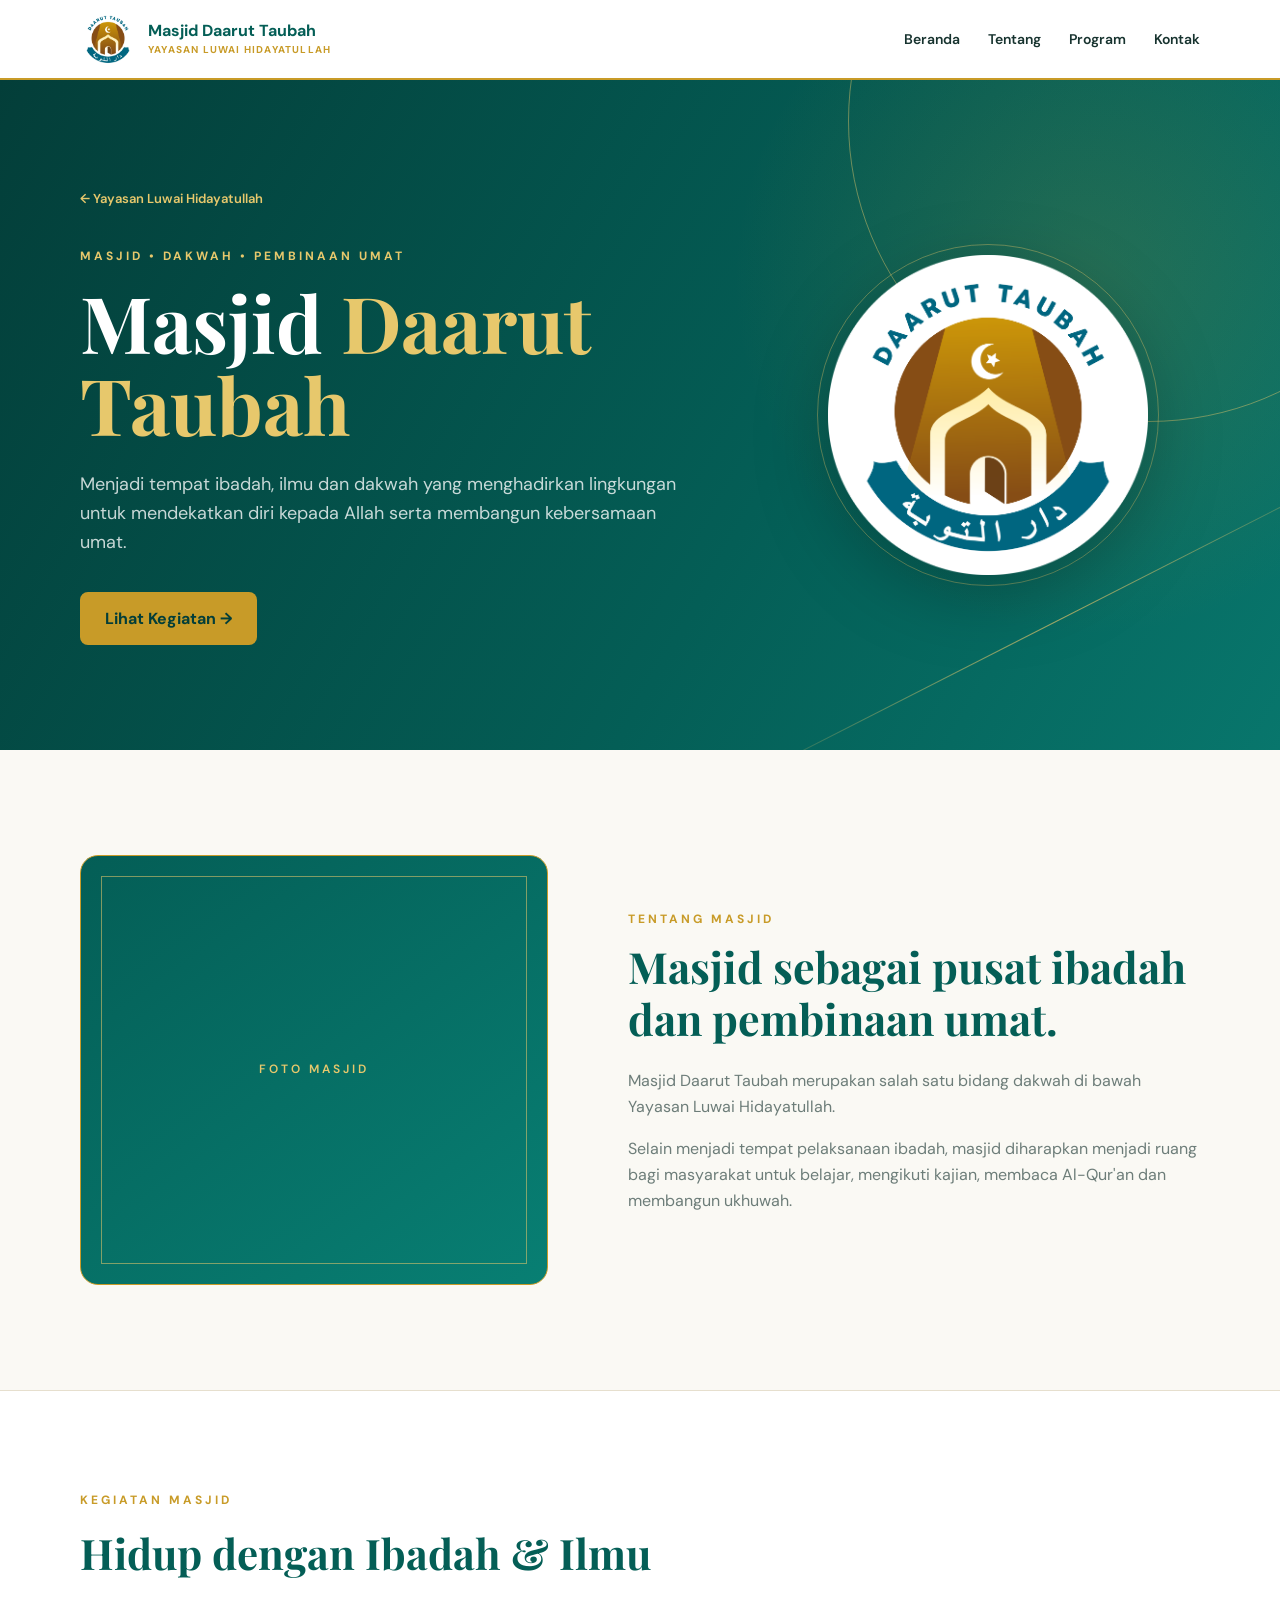
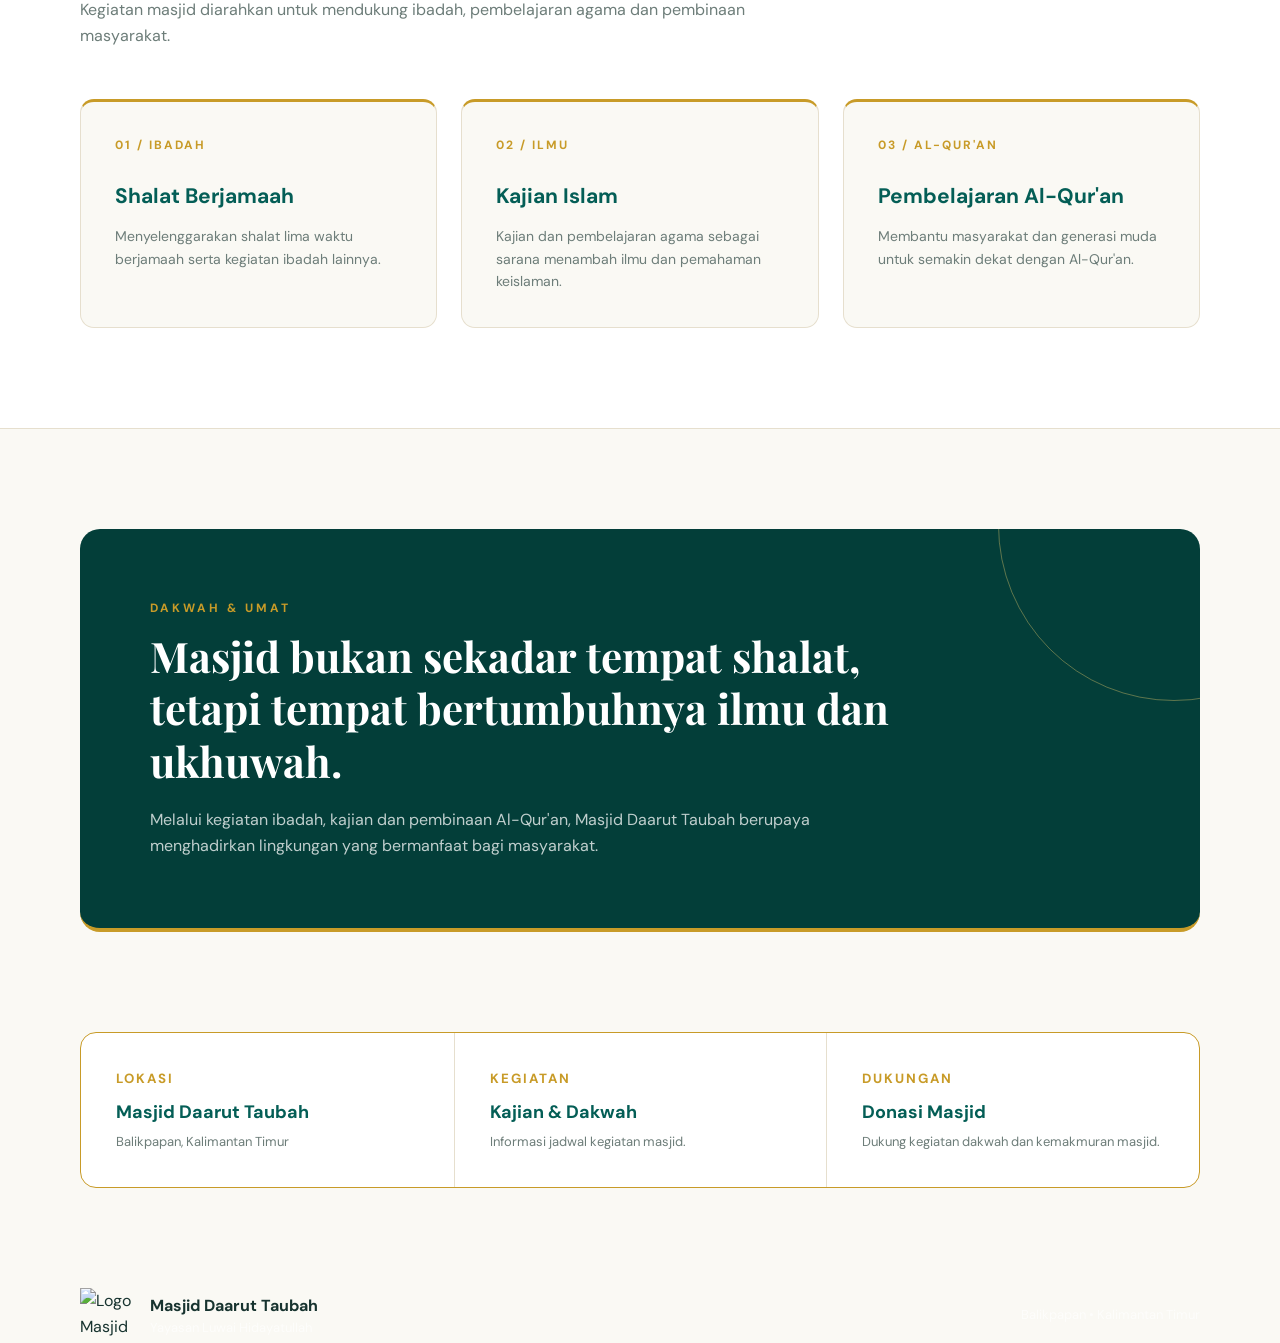
==== masjid.html @ e63903ce "Initial website yayasan lhb" ====
<!DOCTYPE html>
<html lang="id">
<head>

  <meta charset="UTF-8">
  <meta name="viewport" content="width=device-width, initial-scale=1.0">

  <title>Masjid Daarut Taubah | Yayasan Luwai Hidayatullah</title>

  <link rel="preconnect" href="https://fonts.googleapis.com">
  <link rel="preconnect" href="https://fonts.gstatic.com" crossorigin>
  <link rel="stylesheet" href="css/style.css">

  <link
    href="https://fonts.googleapis.com/css2?family=DM+Sans:wght@400;500;600;700&family=Playfair+Display:wght@600;700&display=swap"
    rel="stylesheet"
  >
  <link rel="stylesheet" href="css/style.css">
  <link rel="stylesheet" href="css/masjid.css">

</head>


<body>


<!-- ===============================
     HEADER
================================ -->


<header class="site-header">

  <div class="container navbar">

    <a href="index.html" class="brand">

      <div class="logo">

        <img
          src="asset/image/logo-masjid.png"
          alt="Logo Masjid Daarut Taubah"
        >

      </div>


      <div class="brand-name">

        Masjid Daarut Taubah

        <small>
          Yayasan Luwai Hidayatullah
        </small>

      </div>

    </a>


    <div class="nav-area">

  <button
    class="menu-toggle"
    id="menuToggle"
    aria-label="Buka menu navigasi"
    aria-expanded="false"
  >
    <span></span>
    <span></span>
    <span></span>
  </button>

  <nav class="nav-menu" id="navMenu">
    <a href="./index.html">Beranda</a>
    <a href="./tentang.html">Tentang</a>
    <a href="./index.html#program">Program</a>
    <a href="#kontak">Kontak</a>
  </nav>

</div>

  </div>

</header>



<!-- ===============================
     HERO
================================ -->


<section class="hero">

  <div class="container hero-grid">


    <div>

      <a
        href="index.html"
        class="back-link"
      >

        ← Yayasan Luwai Hidayatullah

      </a>


      <div class="eyebrow">

        Masjid • Dakwah • Pembinaan Umat

      </div>


      <h1>

        Masjid
        <span>Daarut Taubah</span>

      </h1>


      <p class="hero-description">

        Menjadi tempat ibadah, ilmu dan dakwah
        yang menghadirkan lingkungan untuk
        mendekatkan diri kepada Allah serta
        membangun kebersamaan umat.

      </p>


      <a
        href="#kegiatan"
        class="hero-button"
      >

        Lihat Kegiatan →

      </a>

    </div>



    <div class="hero-logo">

      <img
        src="asset/image/logo-masjid.png"
        alt="Masjid Daarut Taubah"
      >

    </div>


  </div>

</section>



<!-- ===============================
     TENTANG
================================ -->


<section
  class="about"
  id="tentang"
>

  <div class="container about-grid">


    <div class="about-visual"></div>


    <div class="about-copy">

      <div class="section-label">

        Tentang Masjid

      </div>


      <h2>

        Masjid sebagai pusat
        ibadah dan pembinaan umat.

      </h2>


      <p>

        Masjid Daarut Taubah merupakan salah satu
        bidang dakwah di bawah Yayasan Luwai
        Hidayatullah.

      </p>


      <p>

        Selain menjadi tempat pelaksanaan ibadah,
        masjid diharapkan menjadi ruang bagi
        masyarakat untuk belajar, mengikuti kajian,
        membaca Al-Qur'an dan membangun ukhuwah.

      </p>

    </div>


  </div>

</section>



<!-- ===============================
     KEGIATAN
================================ -->


<section
  class="activities"
  id="kegiatan"
>

  <div class="container">


    <div class="section-heading">

      <div class="section-label">

        Kegiatan Masjid

      </div>


      <h2>

        Hidup dengan Ibadah & Ilmu

      </h2>


      <p>

        Kegiatan masjid diarahkan untuk mendukung
        ibadah, pembelajaran agama dan pembinaan
        masyarakat.

      </p>

    </div>



    <div class="activity-grid">


      <div class="activity-card">

        <div class="activity-number">
          01 / IBADAH
        </div>

        <h3>
          Shalat Berjamaah
        </h3>

        <p>

          Menyelenggarakan shalat lima waktu
          berjamaah serta kegiatan ibadah
          lainnya.

        </p>

      </div>



      <div class="activity-card">

        <div class="activity-number">
          02 / ILMU
        </div>

        <h3>
          Kajian Islam
        </h3>

        <p>

          Kajian dan pembelajaran agama sebagai
          sarana menambah ilmu dan pemahaman
          keislaman.

        </p>

      </div>



      <div class="activity-card">

        <div class="activity-number">
          03 / AL-QUR'AN
        </div>

        <h3>
          Pembelajaran Al-Qur'an
        </h3>

        <p>

          Membantu masyarakat dan generasi muda
          untuk semakin dekat dengan
          Al-Qur'an.

        </p>

      </div>


    </div>

  </div>

</section>



<!-- ===============================
     DAKWAH
================================ -->


<section
  class="dakwah"
  id="dakwah"
>

  <div class="container">

    <div class="dakwah-box">


      <div class="section-label">

        Dakwah & Umat

      </div>


      <h2>

        Masjid bukan sekadar tempat shalat,
        tetapi tempat bertumbuhnya ilmu
        dan ukhuwah.

      </h2>


      <p>

        Melalui kegiatan ibadah, kajian dan
        pembinaan Al-Qur'an, Masjid Daarut Taubah
        berupaya menghadirkan lingkungan yang
        bermanfaat bagi masyarakat.

      </p>


    </div>

  </div>

</section>



<!-- ===============================
     INFORMASI
================================ -->


<section
  class="info"
  id="informasi"
>

  <div class="container">


    <div class="info-grid">


      <div class="info-item">

        <small>
          Lokasi
        </small>

        <strong>
          Masjid Daarut Taubah
        </strong>

        <p>
          Balikpapan, Kalimantan Timur
        </p>

      </div>



      <div class="info-item">

        <small>
          Kegiatan
        </small>

        <strong>
          Kajian & Dakwah
        </strong>

        <p>
          Informasi jadwal kegiatan masjid.
        </p>

      </div>



      <div class="info-item">

        <small>
          Dukungan
        </small>

        <strong>
          Donasi Masjid
        </strong>

        <p>
          Dukung kegiatan dakwah dan kemakmuran masjid.
        </p>

      </div>


    </div>


  </div>

</section>



<!-- ===============================
     FOOTER
================================ -->


<footer>

  <div class="container footer-content">


    <div class="footer-brand">


      <img
        src="asset/image|/logo-masjid.png"
        alt="Logo Masjid Daarut Taubah"
      >


      <div>

        <div class="footer-title">

          Masjid Daarut Taubah

        </div>

        <div class="footer-text">

          Yayasan Luwai Hidayatullah

        </div>

      </div>


    </div>


    <div class="footer-text">

      Balikpapan • Kalimantan Timur

    </div>


  </div>

</footer>
  <script>
  const menuToggle = document.getElementById("menuToggle");
  const navMenu = document.getElementById("navMenu");

  menuToggle.addEventListener("click", function () {
    menuToggle.classList.toggle("active");
    navMenu.classList.toggle("active");

    const isOpen = navMenu.classList.contains("active");
    menuToggle.setAttribute("aria-expanded", isOpen);
  });

  navMenu.querySelectorAll("a").forEach(function (link) {
    link.addEventListener("click", function () {
      menuToggle.classList.remove("active");
      navMenu.classList.remove("active");
      menuToggle.setAttribute("aria-expanded", "false");
    });
  });
</script>


</body>
</html>
---- css/style.css ----
/* =====================================================
   YAYASAN LUWAI HIDAYATULLAH
   GLOBAL STYLE
===================================================== */


/* =========================
   COLOR SYSTEM
========================= */

:root {

  --tosca: #087f73;
  --tosca-dark: #045e56;
  --tosca-deep: #033e39;
  --tosca-light: #e7f5f2;

  --gold: #c89b28;
  --gold-light: #e7c86c;

  --cream: #faf9f4;
  --white: #ffffff;

  --text: #17332f;
  --muted: #6d7d79;

  --border: #e6dfce;

}


/* =========================
   RESET
========================= */

* {

  margin: 0;
  padding: 0;

  box-sizing: border-box;

}


html {

  scroll-behavior: smooth;

}


body {

  font-family: "DM Sans", sans-serif;

  background: var(--cream);

  color: var(--text);

  line-height: 1.6;

}


a {

  color: inherit;

  text-decoration: none;

}


img {

  display: block;

  max-width: 100%;

}


.container {

  width: min(1120px, calc(100% - 40px));

  margin-inline: auto;

}



/* =========================
   HEADER
========================= */

.site-header {

  position: sticky;

  top: 0;

  z-index: 1000;

  background: rgba(255, 255, 255, .96);

  backdrop-filter: blur(15px);

  border-bottom: 2px solid var(--gold);

}


.navbar {

  min-height: 78px;

  display: flex;

  align-items: center;

  justify-content: space-between;

  gap: 30px;

}



/* =========================
   BRAND / LOGO
========================= */

.brand {

  display: flex;

  align-items: center;

  gap: 12px;

}


.logo {

  width: 56px;
  height: 56px;

  flex-shrink: 0;

  display: flex;

  align-items: center;

  justify-content: center;

}


.logo img {

  width: 100%;
  height: 100%;

  object-fit: contain;

}


.brand-name {

  color: var(--tosca-dark);

  font-weight: 700;

  line-height: 1.25;

}


.brand-name small {

  display: block;

  margin-top: 3px;

  color: var(--gold);

  font-size: 10px;

  font-weight: 700;

  letter-spacing: 1.2px;

  text-transform: uppercase;

}



/* =========================
   NAVIGATION
========================= */

.nav-menu {

  display: flex;

  align-items: center;

  gap: 28px;

}


.nav-menu a {

  position: relative;

  padding: 8px 0;

  font-size: 14px;

  font-weight: 600;

  transition: color .25s ease;

}


.nav-menu a:hover {

  color: var(--tosca);

}


/* GOLD UNDERLINE */

.nav-menu a::after {

  content: "";

  position: absolute;

  left: 0;

  bottom: 2px;

  width: 0;
  height: 2px;

  background: var(--gold);

  transition: width .25s ease;

}


.nav-menu a:hover::after {

  width: 100%;

}



/* =========================
   SECTION LABEL
========================= */

.section-label {

  color: var(--gold);

  font-size: 12px;

  font-weight: 700;

  letter-spacing: 3px;

  text-transform: uppercase;

}



/* =========================
   SECTION TITLE
========================= */

.section-title {

  margin-top: 10px;

  font-family: "Playfair Display", serif;

  font-size: clamp(32px, 4vw, 44px);

  line-height: 1.2;

  color: var(--tosca-dark);

}



/* =========================
   BUTTON
========================= */

.btn {

  display: inline-flex;

  align-items: center;

  justify-content: center;

  gap: 10px;

  min-height: 48px;

  padding: 12px 24px;

  border: none;

  border-radius: 8px;

  cursor: pointer;

  font-family: inherit;

  font-size: 14px;

  font-weight: 700;

  transition:
    transform .25s ease,
    background .25s ease,
    box-shadow .25s ease;

}


.btn-primary {

  background: var(--tosca);

  color: white;

}


.btn-primary:hover {

  background: var(--tosca-dark);

  transform: translateY(-2px);

  box-shadow:
    0 10px 25px
    rgba(4, 94, 86, .18);

}


.btn-gold {

  background: var(--gold);

  color: var(--tosca-deep);

}


.btn-gold:hover {

  background: var(--gold-light);

  transform: translateY(-2px);

}



/* =========================
   CARD
========================= */

.card {

  position: relative;

  overflow: hidden;

  background: white;

  border: 1px solid var(--border);

  border-top: 3px solid var(--gold);

  border-radius: 14px;

  transition:
    transform .3s ease,
    box-shadow .3s ease,
    border-color .3s ease;

}


.card:hover {

  transform: translateY(-6px);

  border-color: var(--gold);

  box-shadow:
    0 18px 40px
    rgba(4, 94, 86, .09);

}



/* =========================
   GOLD DECORATION
========================= */

.gold-line {

  width: 80px;
  height: 2px;

  background: var(--gold);

}


.gold-circle {

  position: absolute;

  border: 1px solid rgba(200, 155, 40, .4);

  border-radius: 50%;

  pointer-events: none;

}



/* =========================
   FOOTER
========================= */

.site-footer {

  padding: 55px 0;

  background: var(--tosca-deep);

  color: white;

  border-top: 3px solid var(--gold);

}


.footer-content {

  display: flex;

  align-items: center;

  justify-content: space-between;

  gap: 30px;

}


.footer-brand {

  display: flex;

  align-items: center;

  gap: 15px;

}


.footer-brand img {

  width: 55px;
  height: 55px;

  object-fit: contain;

}


.footer-title {

  font-weight: 700;

}


.footer-text {

  color: rgba(255, 255, 255, .65);

  font-size: 13px;

}



/* =========================
   RESPONSIVE
========================= */

@media (max-width: 900px) {

  .nav-menu {

    display: none;

  }

}


@media (max-width: 600px) {

  .container {

    width: calc(100% - 28px);

  }


  .navbar {

    min-height: 70px;

  }


  .logo {

    width: 48px;
    height: 48px;

  }


  .brand-name {

    font-size: 14px;

  }


  .footer-content {

    flex-direction: column;

    align-items: flex-start;

  }

}
/* =========================================
   HAMBURGER NAVIGATION
========================================= */

.nav-area {
  display: flex;
  align-items: center;
}

.menu-toggle {
  display: none;

  width: 42px;
  height: 42px;

  padding: 8px;

  background: transparent;

  border: 1px solid var(--border);
  border-radius: 8px;

  cursor: pointer;
}

.menu-toggle span {
  display: block;

  width: 100%;
  height: 2px;

  margin: 5px 0;

  background: var(--tosca-dark);

  border-radius: 10px;

  transition: 0.3s;
}


/* =========================
   MOBILE
========================= */

@media (max-width: 768px) {

  .navbar {
    position: relative;
  }

  .menu-toggle {
    display: block;
  }

  .nav-menu {
    display: none;

    position: absolute;

    top: calc(100% + 1px);
    left: 0;
    right: 0;

    width: 100%;

    padding: 12px;

    background: white;

    border: 1px solid var(--border);
    border-top: 2px solid var(--gold);

    border-radius: 0 0 12px 12px;

    box-shadow:
      0 15px 30px
      rgba(4, 94, 86, 0.12);
  }

  .nav-menu.active {
    display: flex;

    flex-direction: column;

    gap: 4px;
  }

  .nav-menu a {
    display: block;

    width: 100%;

    padding: 12px 14px;

    color: var(--tosca-dark);

    border-radius: 7px;

    font-size: 14px;
  }

  .nav-menu a:hover {
    background: var(--tosca-light);

    color: var(--tosca);
  }


  /* ANIMASI HAMBURGER → X */

  .menu-toggle.active span:nth-child(1) {
    transform: translateY(7px) rotate(45deg);
  }

  .menu-toggle.active span:nth-child(2) {
    opacity: 0;
  }

  .menu-toggle.active span:nth-child(3) {
    transform: translateY(-7px) rotate(-45deg);
  }

}
---- css/style.css ----
/* =====================================================
   YAYASAN LUWAI HIDAYATULLAH
   GLOBAL STYLE
===================================================== */


/* =========================
   COLOR SYSTEM
========================= */

:root {

  --tosca: #087f73;
  --tosca-dark: #045e56;
  --tosca-deep: #033e39;
  --tosca-light: #e7f5f2;

  --gold: #c89b28;
  --gold-light: #e7c86c;

  --cream: #faf9f4;
  --white: #ffffff;

  --text: #17332f;
  --muted: #6d7d79;

  --border: #e6dfce;

}


/* =========================
   RESET
========================= */

* {

  margin: 0;
  padding: 0;

  box-sizing: border-box;

}


html {

  scroll-behavior: smooth;

}


body {

  font-family: "DM Sans", sans-serif;

  background: var(--cream);

  color: var(--text);

  line-height: 1.6;

}


a {

  color: inherit;

  text-decoration: none;

}


img {

  display: block;

  max-width: 100%;

}


.container {

  width: min(1120px, calc(100% - 40px));

  margin-inline: auto;

}



/* =========================
   HEADER
========================= */

.site-header {

  position: sticky;

  top: 0;

  z-index: 1000;

  background: rgba(255, 255, 255, .96);

  backdrop-filter: blur(15px);

  border-bottom: 2px solid var(--gold);

}


.navbar {

  min-height: 78px;

  display: flex;

  align-items: center;

  justify-content: space-between;

  gap: 30px;

}



/* =========================
   BRAND / LOGO
========================= */

.brand {

  display: flex;

  align-items: center;

  gap: 12px;

}


.logo {

  width: 56px;
  height: 56px;

  flex-shrink: 0;

  display: flex;

  align-items: center;

  justify-content: center;

}


.logo img {

  width: 100%;
  height: 100%;

  object-fit: contain;

}


.brand-name {

  color: var(--tosca-dark);

  font-weight: 700;

  line-height: 1.25;

}


.brand-name small {

  display: block;

  margin-top: 3px;

  color: var(--gold);

  font-size: 10px;

  font-weight: 700;

  letter-spacing: 1.2px;

  text-transform: uppercase;

}



/* =========================
   NAVIGATION
========================= */

.nav-menu {

  display: flex;

  align-items: center;

  gap: 28px;

}


.nav-menu a {

  position: relative;

  padding: 8px 0;

  font-size: 14px;

  font-weight: 600;

  transition: color .25s ease;

}


.nav-menu a:hover {

  color: var(--tosca);

}


/* GOLD UNDERLINE */

.nav-menu a::after {

  content: "";

  position: absolute;

  left: 0;

  bottom: 2px;

  width: 0;
  height: 2px;

  background: var(--gold);

  transition: width .25s ease;

}


.nav-menu a:hover::after {

  width: 100%;

}



/* =========================
   SECTION LABEL
========================= */

.section-label {

  color: var(--gold);

  font-size: 12px;

  font-weight: 700;

  letter-spacing: 3px;

  text-transform: uppercase;

}



/* =========================
   SECTION TITLE
========================= */

.section-title {

  margin-top: 10px;

  font-family: "Playfair Display", serif;

  font-size: clamp(32px, 4vw, 44px);

  line-height: 1.2;

  color: var(--tosca-dark);

}



/* =========================
   BUTTON
========================= */

.btn {

  display: inline-flex;

  align-items: center;

  justify-content: center;

  gap: 10px;

  min-height: 48px;

  padding: 12px 24px;

  border: none;

  border-radius: 8px;

  cursor: pointer;

  font-family: inherit;

  font-size: 14px;

  font-weight: 700;

  transition:
    transform .25s ease,
    background .25s ease,
    box-shadow .25s ease;

}


.btn-primary {

  background: var(--tosca);

  color: white;

}


.btn-primary:hover {

  background: var(--tosca-dark);

  transform: translateY(-2px);

  box-shadow:
    0 10px 25px
    rgba(4, 94, 86, .18);

}


.btn-gold {

  background: var(--gold);

  color: var(--tosca-deep);

}


.btn-gold:hover {

  background: var(--gold-light);

  transform: translateY(-2px);

}



/* =========================
   CARD
========================= */

.card {

  position: relative;

  overflow: hidden;

  background: white;

  border: 1px solid var(--border);

  border-top: 3px solid var(--gold);

  border-radius: 14px;

  transition:
    transform .3s ease,
    box-shadow .3s ease,
    border-color .3s ease;

}


.card:hover {

  transform: translateY(-6px);

  border-color: var(--gold);

  box-shadow:
    0 18px 40px
    rgba(4, 94, 86, .09);

}



/* =========================
   GOLD DECORATION
========================= */

.gold-line {

  width: 80px;
  height: 2px;

  background: var(--gold);

}


.gold-circle {

  position: absolute;

  border: 1px solid rgba(200, 155, 40, .4);

  border-radius: 50%;

  pointer-events: none;

}



/* =========================
   FOOTER
========================= */

.site-footer {

  padding: 55px 0;

  background: var(--tosca-deep);

  color: white;

  border-top: 3px solid var(--gold);

}


.footer-content {

  display: flex;

  align-items: center;

  justify-content: space-between;

  gap: 30px;

}


.footer-brand {

  display: flex;

  align-items: center;

  gap: 15px;

}


.footer-brand img {

  width: 55px;
  height: 55px;

  object-fit: contain;

}


.footer-title {

  font-weight: 700;

}


.footer-text {

  color: rgba(255, 255, 255, .65);

  font-size: 13px;

}



/* =========================
   RESPONSIVE
========================= */

@media (max-width: 900px) {

  .nav-menu {

    display: none;

  }

}


@media (max-width: 600px) {

  .container {

    width: calc(100% - 28px);

  }


  .navbar {

    min-height: 70px;

  }


  .logo {

    width: 48px;
    height: 48px;

  }


  .brand-name {

    font-size: 14px;

  }


  .footer-content {

    flex-direction: column;

    align-items: flex-start;

  }

}
/* =========================================
   HAMBURGER NAVIGATION
========================================= */

.nav-area {
  display: flex;
  align-items: center;
}

.menu-toggle {
  display: none;

  width: 42px;
  height: 42px;

  padding: 8px;

  background: transparent;

  border: 1px solid var(--border);
  border-radius: 8px;

  cursor: pointer;
}

.menu-toggle span {
  display: block;

  width: 100%;
  height: 2px;

  margin: 5px 0;

  background: var(--tosca-dark);

  border-radius: 10px;

  transition: 0.3s;
}


/* =========================
   MOBILE
========================= */

@media (max-width: 768px) {

  .navbar {
    position: relative;
  }

  .menu-toggle {
    display: block;
  }

  .nav-menu {
    display: none;

    position: absolute;

    top: calc(100% + 1px);
    left: 0;
    right: 0;

    width: 100%;

    padding: 12px;

    background: white;

    border: 1px solid var(--border);
    border-top: 2px solid var(--gold);

    border-radius: 0 0 12px 12px;

    box-shadow:
      0 15px 30px
      rgba(4, 94, 86, 0.12);
  }

  .nav-menu.active {
    display: flex;

    flex-direction: column;

    gap: 4px;
  }

  .nav-menu a {
    display: block;

    width: 100%;

    padding: 12px 14px;

    color: var(--tosca-dark);

    border-radius: 7px;

    font-size: 14px;
  }

  .nav-menu a:hover {
    background: var(--tosca-light);

    color: var(--tosca);
  }


  /* ANIMASI HAMBURGER → X */

  .menu-toggle.active span:nth-child(1) {
    transform: translateY(7px) rotate(45deg);
  }

  .menu-toggle.active span:nth-child(2) {
    opacity: 0;
  }

  .menu-toggle.active span:nth-child(3) {
    transform: translateY(-7px) rotate(-45deg);
  }

}
---- css/masjid.css ----
/* =====================================================
   MASJID DAARUT TAUBAH
   PAGE STYLE
===================================================== */


/* =========================
   HERO MASJID
========================= */

.hero {
  min-height: 670px;

  display: flex;
  align-items: center;

  position: relative;
  overflow: hidden;

  background:
    radial-gradient(
      circle at 85% 30%,
      rgba(200, 155, 40, 0.16),
      transparent 30%
    ),
    linear-gradient(
      120deg,
      var(--tosca-deep),
      var(--tosca-dark) 60%,
      #08766c
    );
}


/* Lingkaran emas */

.hero::before {
  content: "";

  position: absolute;

  width: 600px;
  height: 600px;

  right: -170px;
  top: -260px;

  border: 1px solid rgba(231, 200, 108, 0.45);

  border-radius: 50%;
}


/* Garis emas */

.hero::after {
  content: "";

  position: absolute;

  width: 800px;
  height: 1px;

  right: -180px;
  bottom: 130px;

  background:
    linear-gradient(
      90deg,
      transparent,
      var(--gold-light),
      transparent
    );

  transform: rotate(-27deg);

  opacity: 0.7;
}


.hero-grid {
  display: grid;

  grid-template-columns: 1.2fr 0.8fr;

  align-items: center;

  gap: 60px;

  position: relative;

  z-index: 2;
}


/* =========================
   HERO TEXT
========================= */

.back-link {
  display: inline-block;

  margin-bottom: 38px;

  color: var(--gold-light);

  font-size: 13px;

  font-weight: 600;

  transition: 0.25s;
}


.back-link:hover {
  transform: translateX(-4px);
}


.eyebrow {
  margin-bottom: 15px;

  color: var(--gold-light);

  text-transform: uppercase;

  letter-spacing: 3px;

  font-size: 12px;

  font-weight: 700;
}


.hero h1 {
  margin-bottom: 25px;

  font-family: "Playfair Display", serif;

  color: white;

  font-size: clamp(48px, 7vw, 78px);

  line-height: 1.05;
}


.hero h1 span {
  color: var(--gold-light);
}


.hero-description {
  max-width: 620px;

  margin-bottom: 35px;

  color: rgba(255, 255, 255, 0.78);

  font-size: 18px;
}


.hero-button {
  display: inline-flex;

  align-items: center;
  justify-content: center;

  gap: 10px;

  padding: 14px 25px;

  background: var(--gold);

  color: var(--tosca-deep);

  border-radius: 8px;

  font-weight: 700;

  transition: 0.3s;
}


.hero-button:hover {
  background: var(--gold-light);

  transform: translateY(-3px);
}


/* =========================
   HERO LOGO
========================= */

.hero-logo {
  display: flex;

  justify-content: center;
  align-items: center;

  position: relative;
}


.hero-logo::before {
  content: "";

  position: absolute;

  width: 340px;
  height: 340px;

  border: 1px solid rgba(231, 200, 108, 0.4);

  border-radius: 50%;
}


.hero-logo img {
  width: min(320px, 90%);

  position: relative;

  z-index: 2;

  filter:
    drop-shadow(
      0 20px 35px rgba(0, 0, 0, 0.25)
    );
}


/* =========================
   TENTANG MASJID
========================= */

.about {
  padding: 105px 0;
}


.about-grid {
  display: grid;

  grid-template-columns: 0.9fr 1.1fr;

  gap: 80px;

  align-items: center;
}


.about-visual {
  height: 430px;

  position: relative;

  overflow: hidden;

  border: 1px solid var(--gold);

  border-radius: 18px;

  background:
    linear-gradient(
      145deg,
      var(--tosca-dark),
      var(--tosca)
    );
}


.about-visual::before {
  content: "FOTO MASJID";

  position: absolute;

  inset: 20px;

  display: grid;

  place-items: center;

  border: 1px solid rgba(231, 200, 108, 0.55);

  color: var(--gold-light);

  font-size: 12px;

  font-weight: 600;

  letter-spacing: 3px;
}


.about-copy h2 {
  margin: 12px 0 24px;

  font-family: "Playfair Display", serif;

  color: var(--tosca-dark);

  font-size: 43px;

  line-height: 1.2;
}


.about-copy p {
  margin-bottom: 17px;

  color: var(--muted);
}


/* =========================
   KEGIATAN MASJID
========================= */

.activities {
  padding: 100px 0;

  background: white;

  border-top: 1px solid var(--border);

  border-bottom: 1px solid var(--border);
}


.section-heading {
  max-width: 680px;

  margin-bottom: 50px;
}


.section-heading h2 {
  margin: 10px 0;

  font-family: "Playfair Display", serif;

  color: var(--tosca-dark);

  font-size: 42px;
}


.section-heading p {
  color: var(--muted);
}


.activity-grid {
  display: grid;

  grid-template-columns: repeat(3, 1fr);

  gap: 24px;
}


.activity-card {
  padding: 34px;

  background: var(--cream);

  border: 1px solid var(--border);

  border-top: 3px solid var(--gold);

  border-radius: 14px;

  transition:
    transform 0.3s ease,
    box-shadow 0.3s ease,
    border-color 0.3s ease;
}


.activity-card:hover {
  transform: translateY(-6px);

  border-color: var(--gold);

  box-shadow:
    0 18px 40px
    rgba(4, 94, 86, 0.09);
}


.activity-number {
  margin-bottom: 25px;

  color: var(--gold);

  font-size: 12px;

  font-weight: 700;

  letter-spacing: 2px;
}


.activity-card h3 {
  margin-bottom: 12px;

  color: var(--tosca-dark);

  font-size: 21px;
}


.activity-card p {
  color: var(--muted);

  font-size: 14px;
}


/* =========================
   DAKWAH
========================= */

.dakwah {
  padding: 100px 0;
}


.dakwah-box {
  position: relative;

  overflow: hidden;

  padding: 70px;

  background: var(--tosca-deep);

  color: white;

  border-radius: 20px;

  border-bottom: 4px solid var(--gold);
}


.dakwah-box::before {
  content: "";

  position: absolute;

  width: 350px;
  height: 350px;

  right: -150px;
  top: -180px;

  border: 1px solid rgba(231, 200, 108, 0.4);

  border-radius: 50%;
}


.dakwah-box h2 {
  max-width: 780px;

  margin: 12px 0 20px;

  font-family: "Playfair Display", serif;

  font-size: 42px;

  line-height: 1.25;
}


.dakwah-box p {
  max-width: 720px;

  color: rgba(255, 255, 255, 0.75);
}


/* =========================
   INFORMASI MASJID
========================= */

.info {
  padding-bottom: 100px;
}


.info-grid {
  display: grid;

  grid-template-columns: repeat(3, 1fr);

  overflow: hidden;

  background: white;

  border: 1px solid var(--gold);

  border-radius: 16px;
}


.info-item {
  padding: 35px;
}


.info-item + .info-item {
  border-left: 1px solid var(--border);
}


.info-item small {
  display: block;

  margin-bottom: 8px;

  color: var(--gold);

  font-weight: 700;

  text-transform: uppercase;

  letter-spacing: 2px;
}


.info-item strong {
  color: var(--tosca-dark);

  font-size: 18px;
}


.info-item p {
  margin-top: 5px;

  color: var(--muted);

  font-size: 13px;
}


/* =========================
   FOOTER MASJID
========================= */

.footer-brand img {
  width: 55px;
  height: 55px;

  object-fit: contain;
}


/* =========================
   TABLET
========================= */

@media (max-width: 900px) {

  .hero-grid {
    grid-template-columns: 1fr;
  }


  .hero-logo {
    display: none;
  }


  .about-grid {
    grid-template-columns: 1fr;
  }


  .activity-grid {
    grid-template-columns: 1fr;
  }


  .info-grid {
    grid-template-columns: 1fr;
  }


  .info-item + .info-item {
    border-left: none;

    border-top: 1px solid var(--border);
  }

}


/* =========================
   MOBILE
========================= */

@media (max-width: 600px) {

  .hero {
    min-height: 620px;
  }


  .hero h1 {
    font-size: 47px;
  }


  .hero-description {
    font-size: 16px;
  }


  .about {
    padding: 70px 0;
  }


  .activities {
    padding: 70px 0;
  }


  .dakwah {
    padding: 70px 0;
  }


  .dakwah-box {
    padding: 45px 28px;
  }


  .about-visual {
    height: 330px;
  }

}
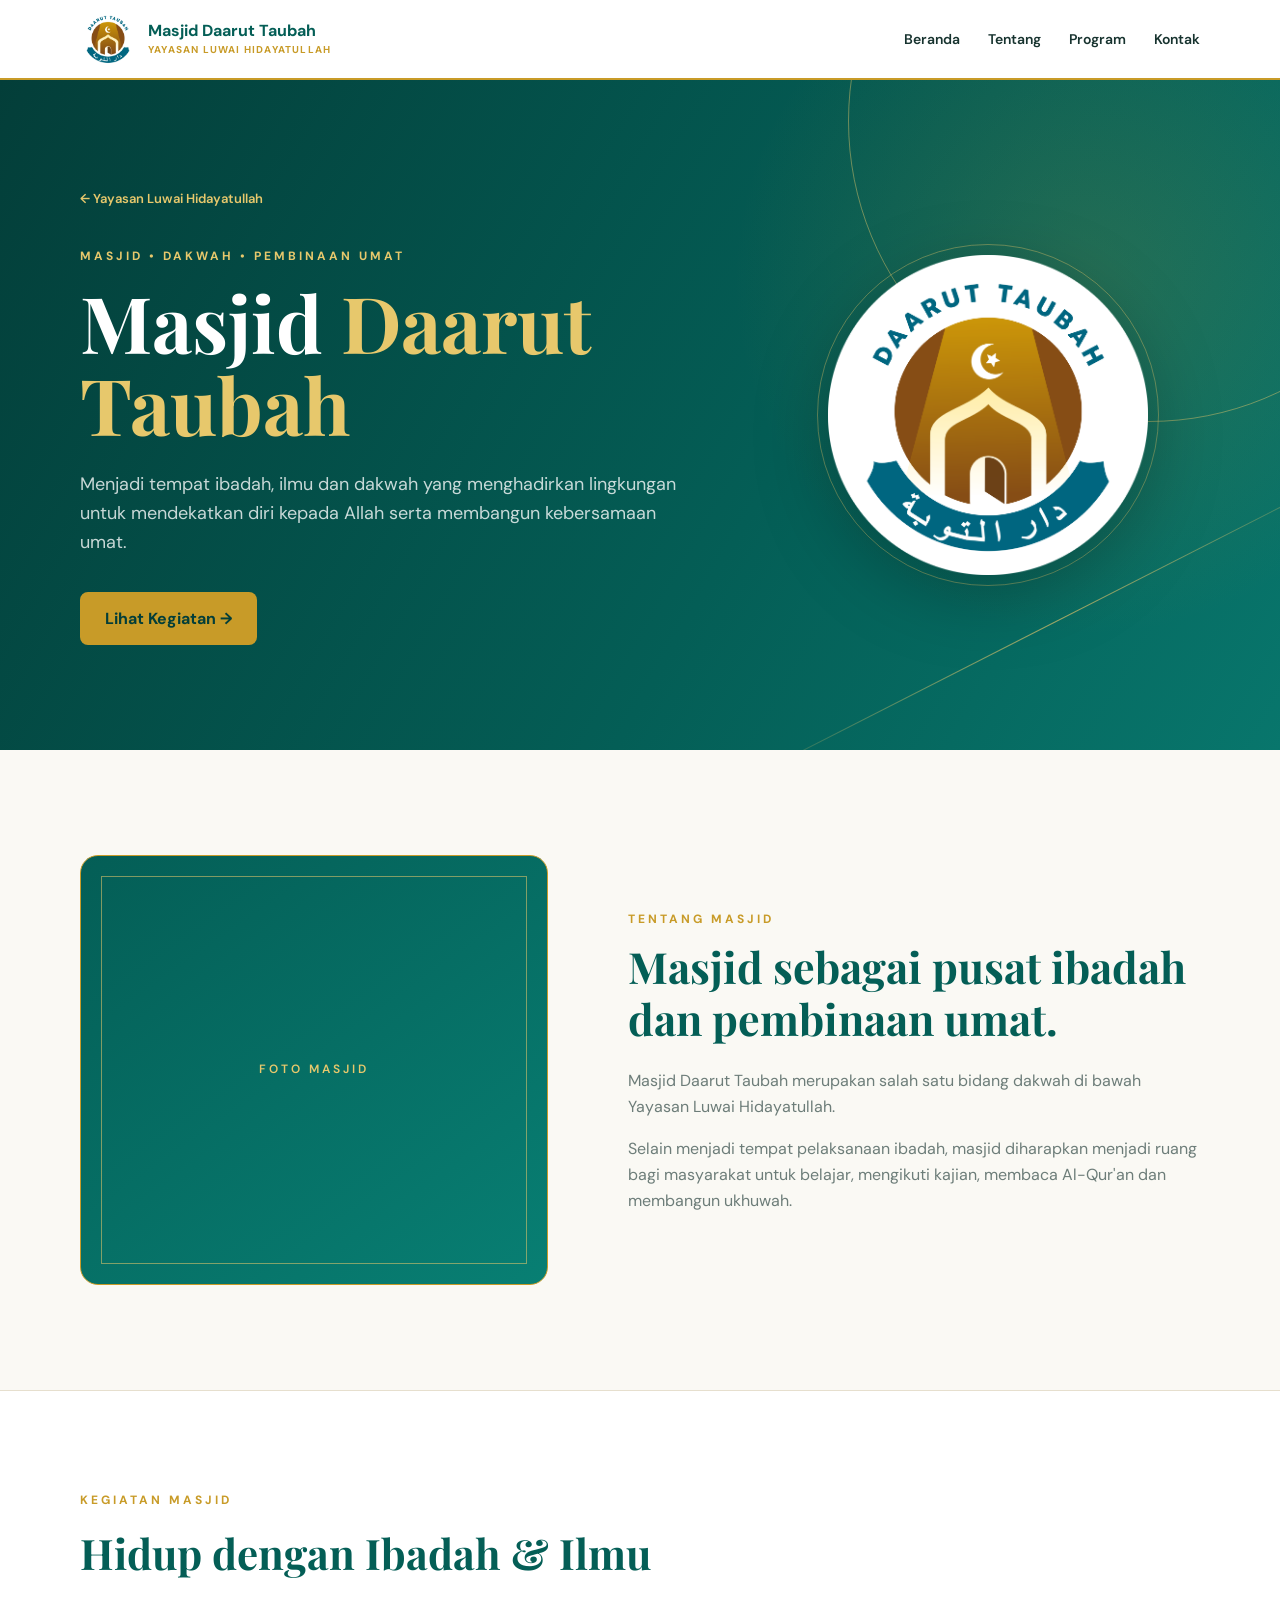
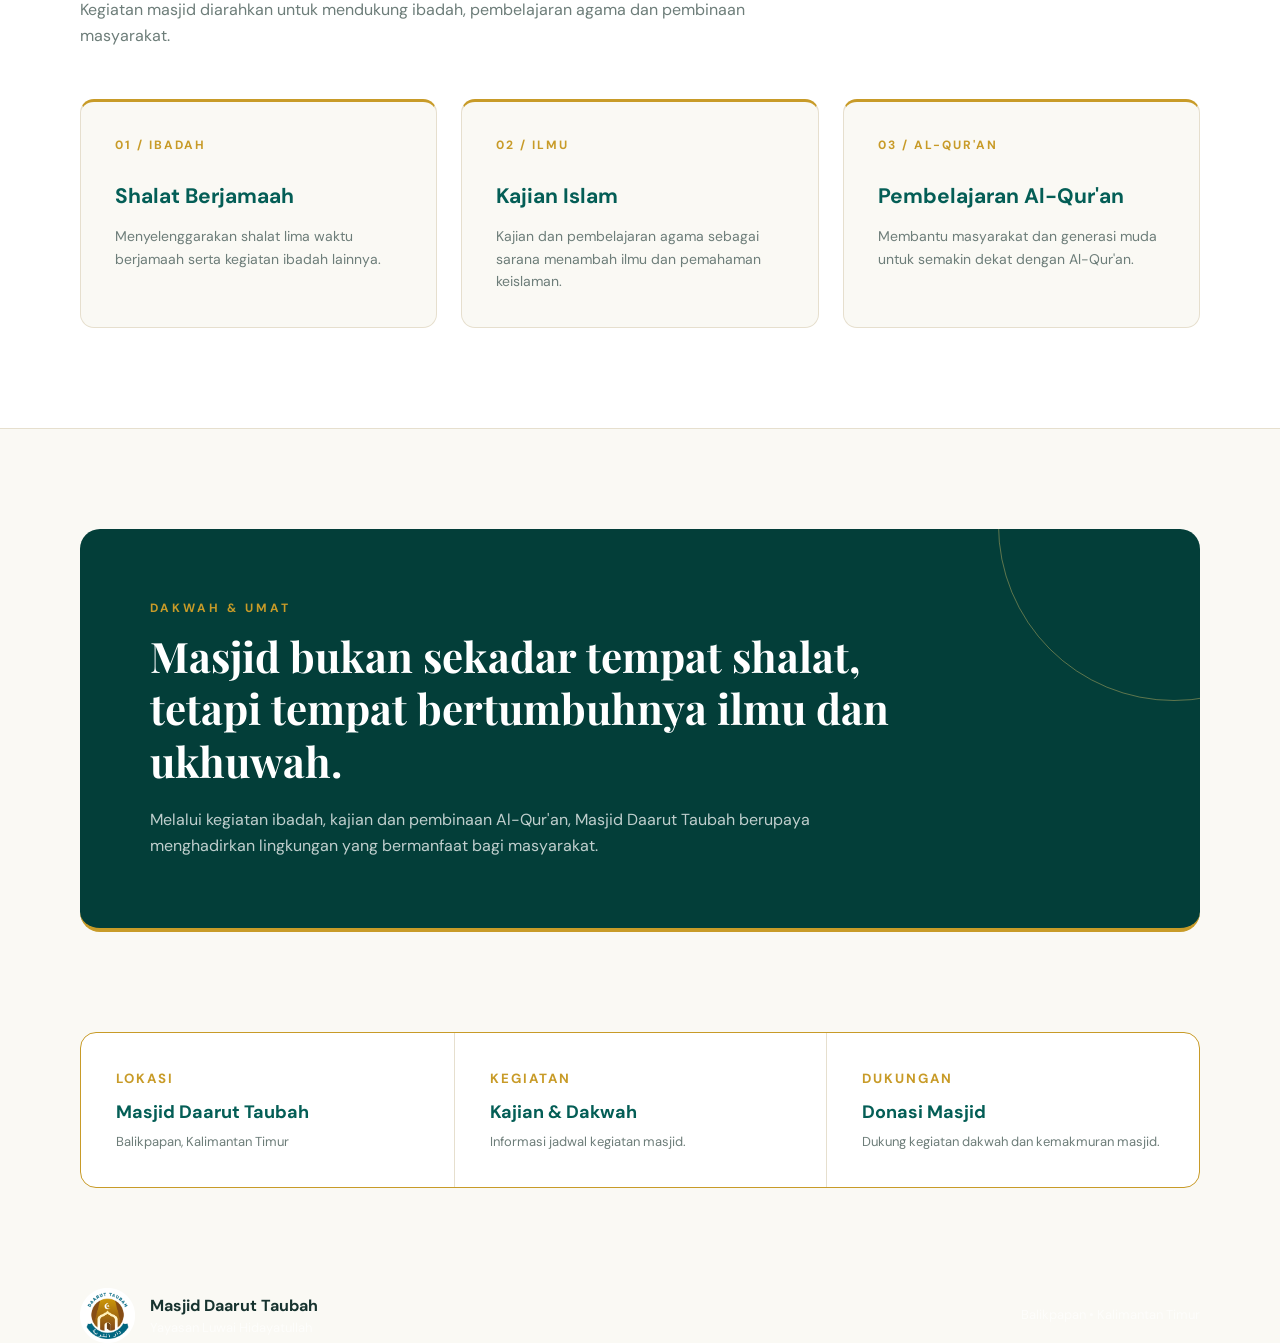
==== commit eef7e40c: "Update Website" ====
--- a/masjid.html
+++ b/masjid.html
@@ -480,7 +480,7 @@
 
 
       <img
-        src="asset/image|/logo-masjid.png"
+        src="asset/image/logo-masjid.png"
         alt="Logo Masjid Daarut Taubah"
       >
 
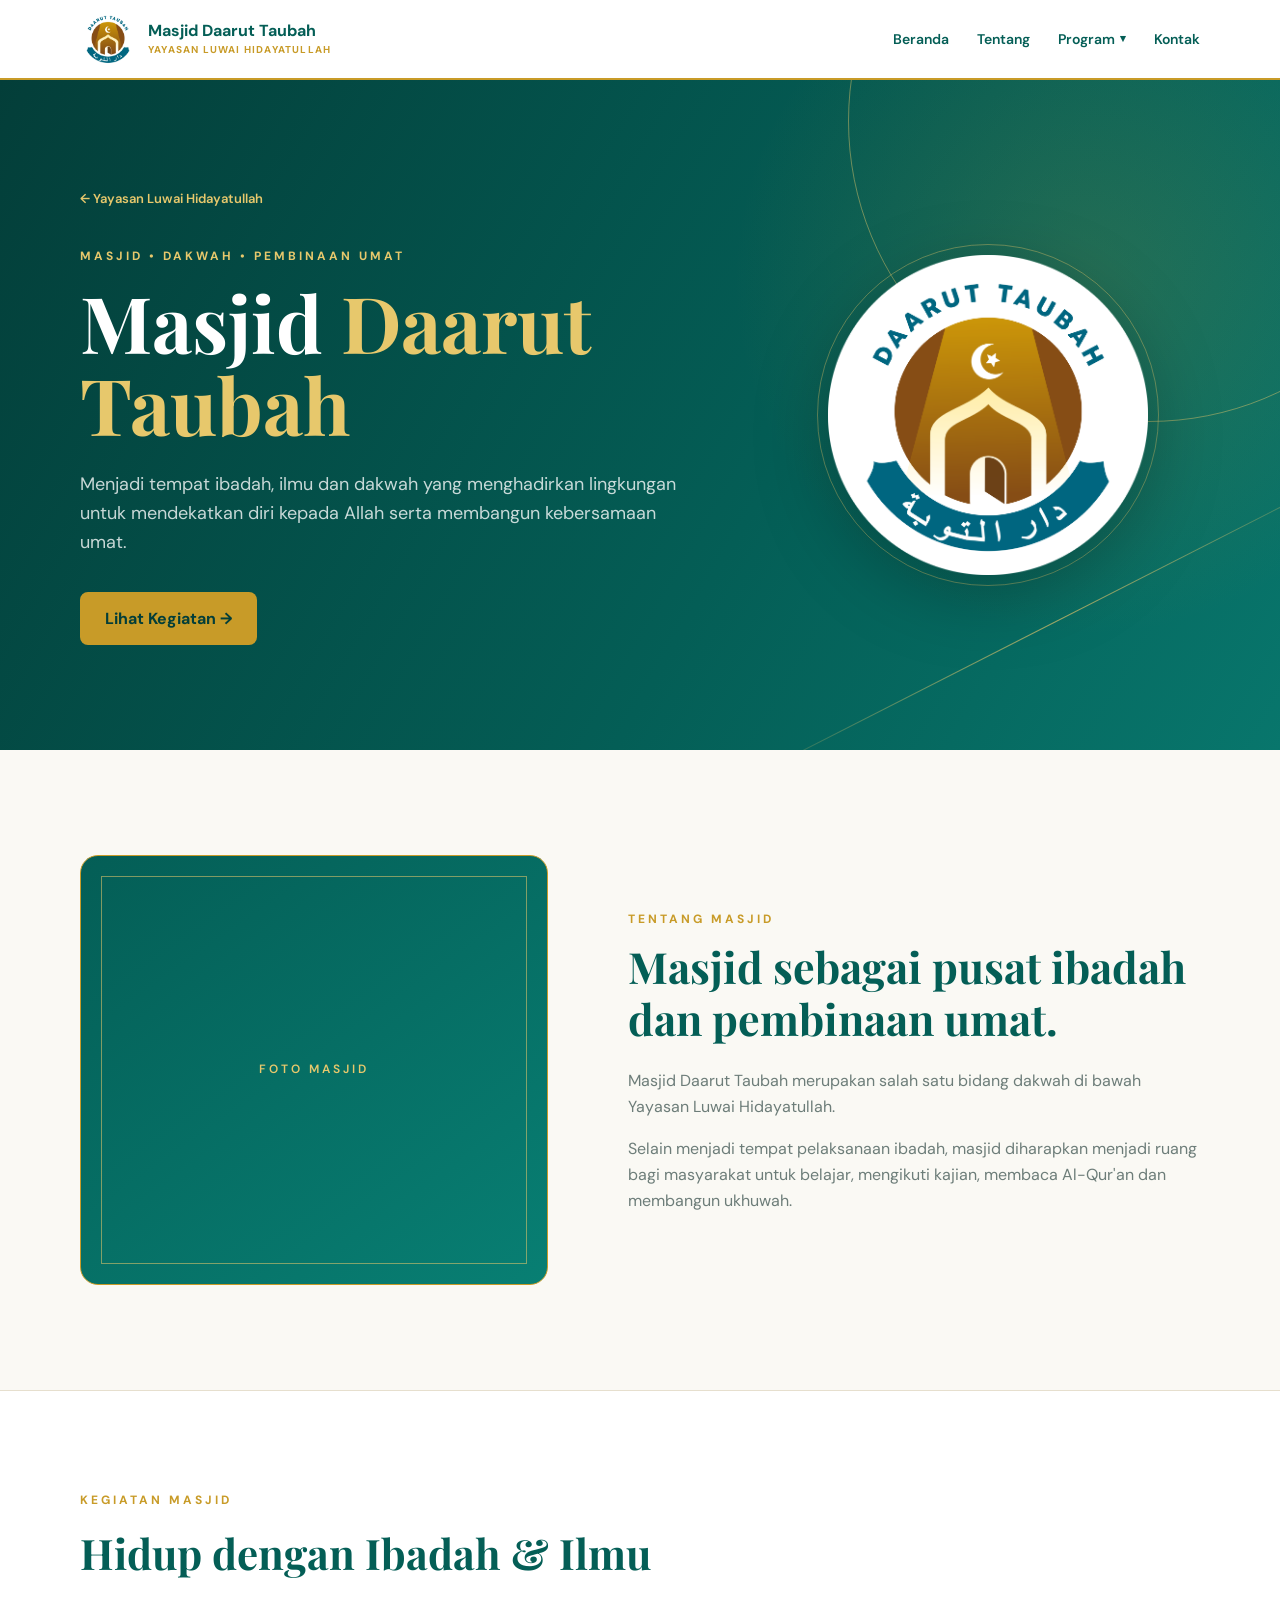
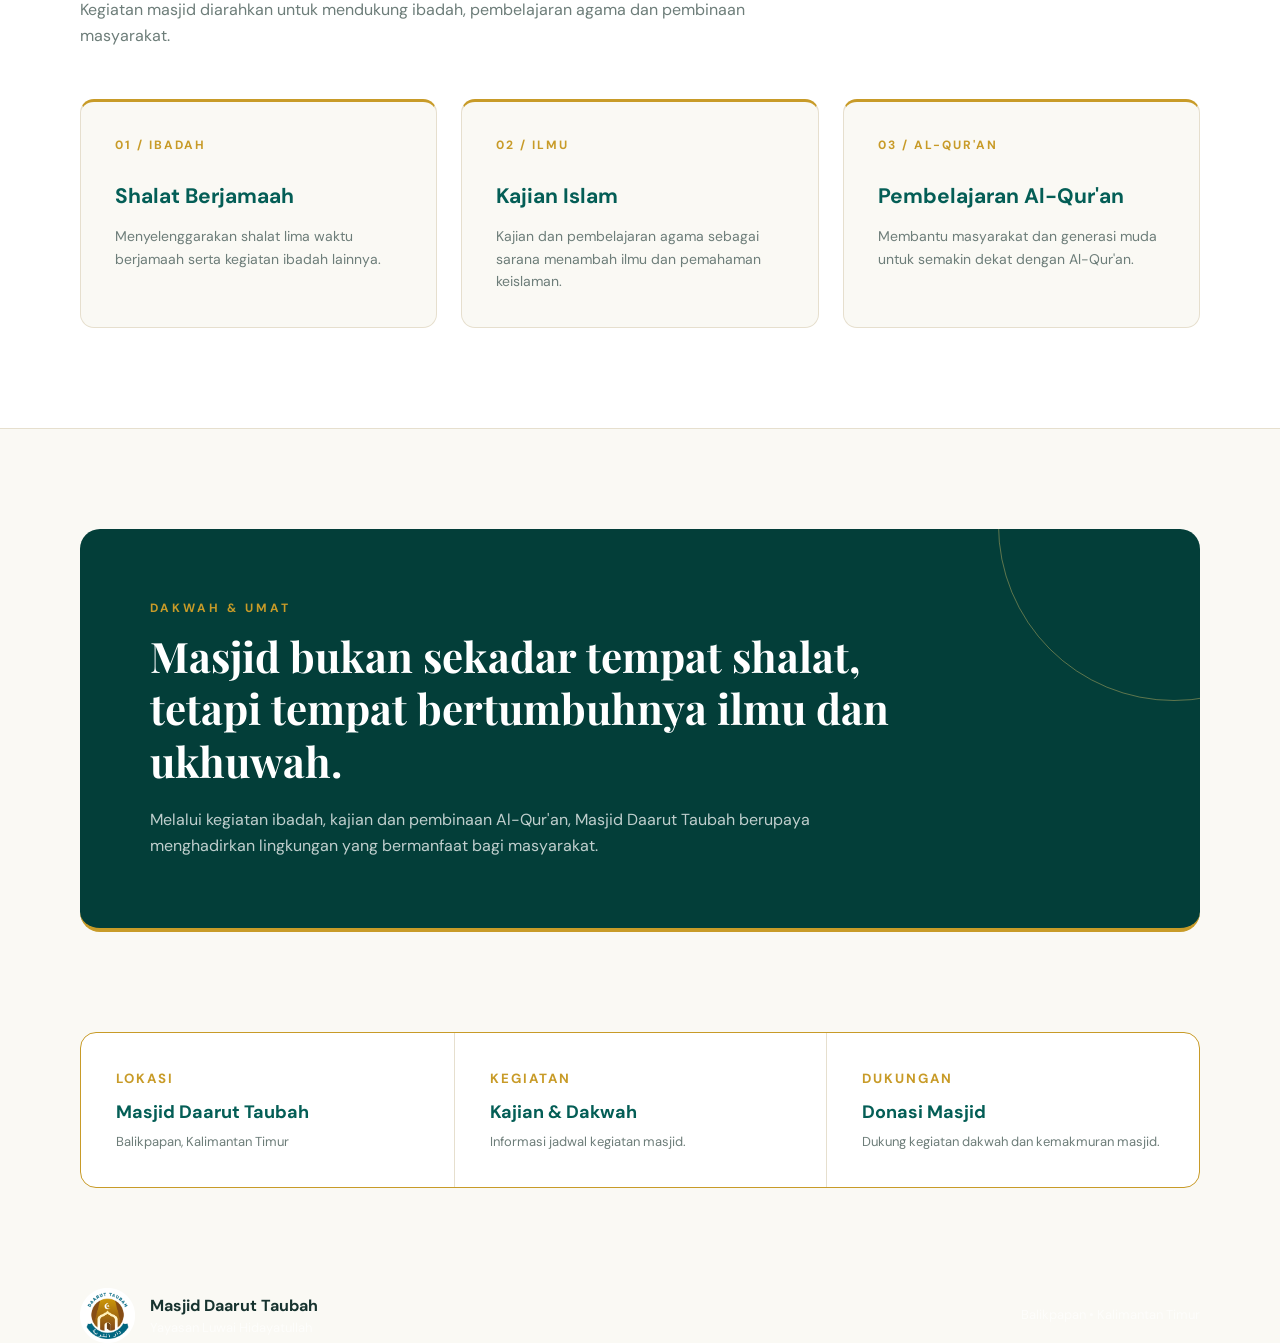
==== commit 7b6635cc: "Update Website" ====
--- a/masjid.html
+++ b/masjid.html
@@ -74,7 +74,17 @@
   <nav class="nav-menu" id="navMenu">
     <a href="./index.html">Beranda</a>
     <a href="./tentang.html">Tentang</a>
-    <a href="./index.html#program">Program</a>
+    <div class="nav-dropdown">
+  <button class="dropdown-toggle" type="button">
+    Program <span>▾</span>
+  </button>
+
+  <div class="dropdown-menu">
+    <a href="./sdit.html">SDIT Anak Muslim</a>
+    <a href="./masjid.html">Masjid</a>
+    <a href="./tahfidz.html">Tahfidz</a>
+  </div>
+</div>
     <a href="#kontak">Kontak</a>
   </nav>
 
@@ -534,6 +544,17 @@
       menuToggle.setAttribute("aria-expanded", "false");
     });
   });
+    const programDropdown = document.querySelector(".nav-dropdown");
+const programToggle = document.querySelector(".dropdown-toggle");
+
+programToggle.addEventListener("click", function (e) {
+  e.stopPropagation();
+  programDropdown.classList.toggle("active");
+});
+
+document.addEventListener("click", function () {
+  programDropdown.classList.remove("active");
+});
 </script>
 
 
--- a/css/style.css
+++ b/css/style.css
@@ -215,20 +215,12 @@
 }
 
 
-.nav-menu a {
-
-  position: relative;
-
-  padding: 8px 0;
-
+.nav-menu a,
+.nav-menu .dropdown-toggle {
   font-size: 14px;
-
   font-weight: 600;
-
-  transition: color .25s ease;
-
-}
-
+  color: var(--tosca-dark);
+}
 
 .nav-menu a:hover {
 
@@ -700,4 +692,174 @@
     transform: translateY(-7px) rotate(-45deg);
   }
 
+}
+/* =========================
+   PROGRAM DROPDOWN
+========================= */
+
+.nav-dropdown {
+  position: relative;
+}
+
+.dropdown-toggle {
+  appearance: none;
+  -webkit-appearance: none;
+  background: transparent;
+  border: 0;
+  margin: 0;
+  padding: 0;
+
+  font-family: inherit;
+  font-size: inherit;
+  font-weight: inherit;
+  line-height: inherit;
+  letter-spacing: inherit;
+  color: inherit;
+
+  cursor: pointer;
+
+  display: flex;
+  align-items: center;
+  gap: 5px;
+}
+
+.dropdown-toggle span {
+  font-size: 11px;
+  transition: transform 0.25s ease;
+}
+
+.dropdown-menu {
+  position: absolute;
+  top: calc(100% + 10px);
+  left: 50%;
+  transform: translateX(-50%) translateY(-5px);
+
+  min-width: 210px;
+  padding: 8px;
+
+  background: #ffffff;
+  border: 1px solid var(--line);
+  border-radius: 14px;
+
+  box-shadow: 0 12px 35px rgba(0, 0, 0, 0.12);
+
+  opacity: 0;
+  visibility: hidden;
+  pointer-events: none;
+
+  transition: 0.25s ease;
+  z-index: 100;
+}
+
+.dropdown-menu a {
+  display: block;
+  padding: 11px 14px;
+  border-radius: 9px;
+  white-space: nowrap;
+}
+
+.dropdown-menu a:hover {
+  background: var(--cream);
+  color: var(--deep);
+}
+
+/* Saat dropdown aktif */
+.nav-dropdown.active .dropdown-menu {
+  opacity: 1;
+  visibility: visible;
+  pointer-events: auto;
+  transform: translateX(-50%) translateY(0);
+}
+
+.nav-dropdown.active .dropdown-toggle span {
+  transform: rotate(180deg);
+}
+
+/* MOBILE */
+@media (max-width: 900px) {
+
+  .nav-dropdown {
+    width: 100%;
+  }
+
+  .dropdown-toggle {
+    width: 100%;
+    justify-content: space-between;
+  }
+
+  .dropdown-menu {
+    position: static;
+    transform: none;
+
+    min-width: 100%;
+    margin-top: 4px;
+    padding: 4px 0 4px 14px;
+
+    background: transparent;
+    border: none;
+    box-shadow: none;
+
+    display: none;
+    opacity: 1;
+    visibility: visible;
+  }
+
+  .nav-dropdown.active .dropdown-menu {
+    display: block;
+    transform: none;
+  }
+
+  .dropdown-menu a {
+    padding: 9px 12px;
+  }
+}
+/* ===== FIX PROGRAM DROPDOWN ===== */
+
+.nav-menu .nav-dropdown {
+  position: relative;
+  display: flex;
+  align-items: center;
+}
+
+.nav-menu .dropdown-menu {
+  position: absolute;
+  top: calc(100% + 12px);
+  left: 50%;
+
+  display: flex;
+  flex-direction: column;
+
+  min-width: 220px;
+  padding: 8px;
+
+  background: #ffffff;
+  border: 1px solid var(--line);
+  border-radius: 12px;
+  box-shadow: 0 12px 30px rgba(0, 0, 0, 0.12);
+
+  opacity: 0;
+  visibility: hidden;
+  pointer-events: none;
+
+  transform: translate(-50%, -5px);
+  transition: 0.2s ease;
+
+  z-index: 999;
+}
+
+.nav-menu .dropdown-menu a {
+  display: block;
+  width: 100%;
+  padding: 10px 14px;
+
+  white-space: nowrap;
+  text-align: left;
+}
+
+.nav-menu .nav-dropdown.active .dropdown-menu {
+  opacity: 1;
+  visibility: visible;
+  pointer-events: auto;
+
+  transform: translate(-50%, 0);
 }
--- a/css/style.css
+++ b/css/style.css
@@ -215,20 +215,12 @@
 }
 
 
-.nav-menu a {
-
-  position: relative;
-
-  padding: 8px 0;
-
+.nav-menu a,
+.nav-menu .dropdown-toggle {
   font-size: 14px;
-
   font-weight: 600;
-
-  transition: color .25s ease;
-
-}
-
+  color: var(--tosca-dark);
+}
 
 .nav-menu a:hover {
 
@@ -700,4 +692,174 @@
     transform: translateY(-7px) rotate(-45deg);
   }
 
+}
+/* =========================
+   PROGRAM DROPDOWN
+========================= */
+
+.nav-dropdown {
+  position: relative;
+}
+
+.dropdown-toggle {
+  appearance: none;
+  -webkit-appearance: none;
+  background: transparent;
+  border: 0;
+  margin: 0;
+  padding: 0;
+
+  font-family: inherit;
+  font-size: inherit;
+  font-weight: inherit;
+  line-height: inherit;
+  letter-spacing: inherit;
+  color: inherit;
+
+  cursor: pointer;
+
+  display: flex;
+  align-items: center;
+  gap: 5px;
+}
+
+.dropdown-toggle span {
+  font-size: 11px;
+  transition: transform 0.25s ease;
+}
+
+.dropdown-menu {
+  position: absolute;
+  top: calc(100% + 10px);
+  left: 50%;
+  transform: translateX(-50%) translateY(-5px);
+
+  min-width: 210px;
+  padding: 8px;
+
+  background: #ffffff;
+  border: 1px solid var(--line);
+  border-radius: 14px;
+
+  box-shadow: 0 12px 35px rgba(0, 0, 0, 0.12);
+
+  opacity: 0;
+  visibility: hidden;
+  pointer-events: none;
+
+  transition: 0.25s ease;
+  z-index: 100;
+}
+
+.dropdown-menu a {
+  display: block;
+  padding: 11px 14px;
+  border-radius: 9px;
+  white-space: nowrap;
+}
+
+.dropdown-menu a:hover {
+  background: var(--cream);
+  color: var(--deep);
+}
+
+/* Saat dropdown aktif */
+.nav-dropdown.active .dropdown-menu {
+  opacity: 1;
+  visibility: visible;
+  pointer-events: auto;
+  transform: translateX(-50%) translateY(0);
+}
+
+.nav-dropdown.active .dropdown-toggle span {
+  transform: rotate(180deg);
+}
+
+/* MOBILE */
+@media (max-width: 900px) {
+
+  .nav-dropdown {
+    width: 100%;
+  }
+
+  .dropdown-toggle {
+    width: 100%;
+    justify-content: space-between;
+  }
+
+  .dropdown-menu {
+    position: static;
+    transform: none;
+
+    min-width: 100%;
+    margin-top: 4px;
+    padding: 4px 0 4px 14px;
+
+    background: transparent;
+    border: none;
+    box-shadow: none;
+
+    display: none;
+    opacity: 1;
+    visibility: visible;
+  }
+
+  .nav-dropdown.active .dropdown-menu {
+    display: block;
+    transform: none;
+  }
+
+  .dropdown-menu a {
+    padding: 9px 12px;
+  }
+}
+/* ===== FIX PROGRAM DROPDOWN ===== */
+
+.nav-menu .nav-dropdown {
+  position: relative;
+  display: flex;
+  align-items: center;
+}
+
+.nav-menu .dropdown-menu {
+  position: absolute;
+  top: calc(100% + 12px);
+  left: 50%;
+
+  display: flex;
+  flex-direction: column;
+
+  min-width: 220px;
+  padding: 8px;
+
+  background: #ffffff;
+  border: 1px solid var(--line);
+  border-radius: 12px;
+  box-shadow: 0 12px 30px rgba(0, 0, 0, 0.12);
+
+  opacity: 0;
+  visibility: hidden;
+  pointer-events: none;
+
+  transform: translate(-50%, -5px);
+  transition: 0.2s ease;
+
+  z-index: 999;
+}
+
+.nav-menu .dropdown-menu a {
+  display: block;
+  width: 100%;
+  padding: 10px 14px;
+
+  white-space: nowrap;
+  text-align: left;
+}
+
+.nav-menu .nav-dropdown.active .dropdown-menu {
+  opacity: 1;
+  visibility: visible;
+  pointer-events: auto;
+
+  transform: translate(-50%, 0);
 }
